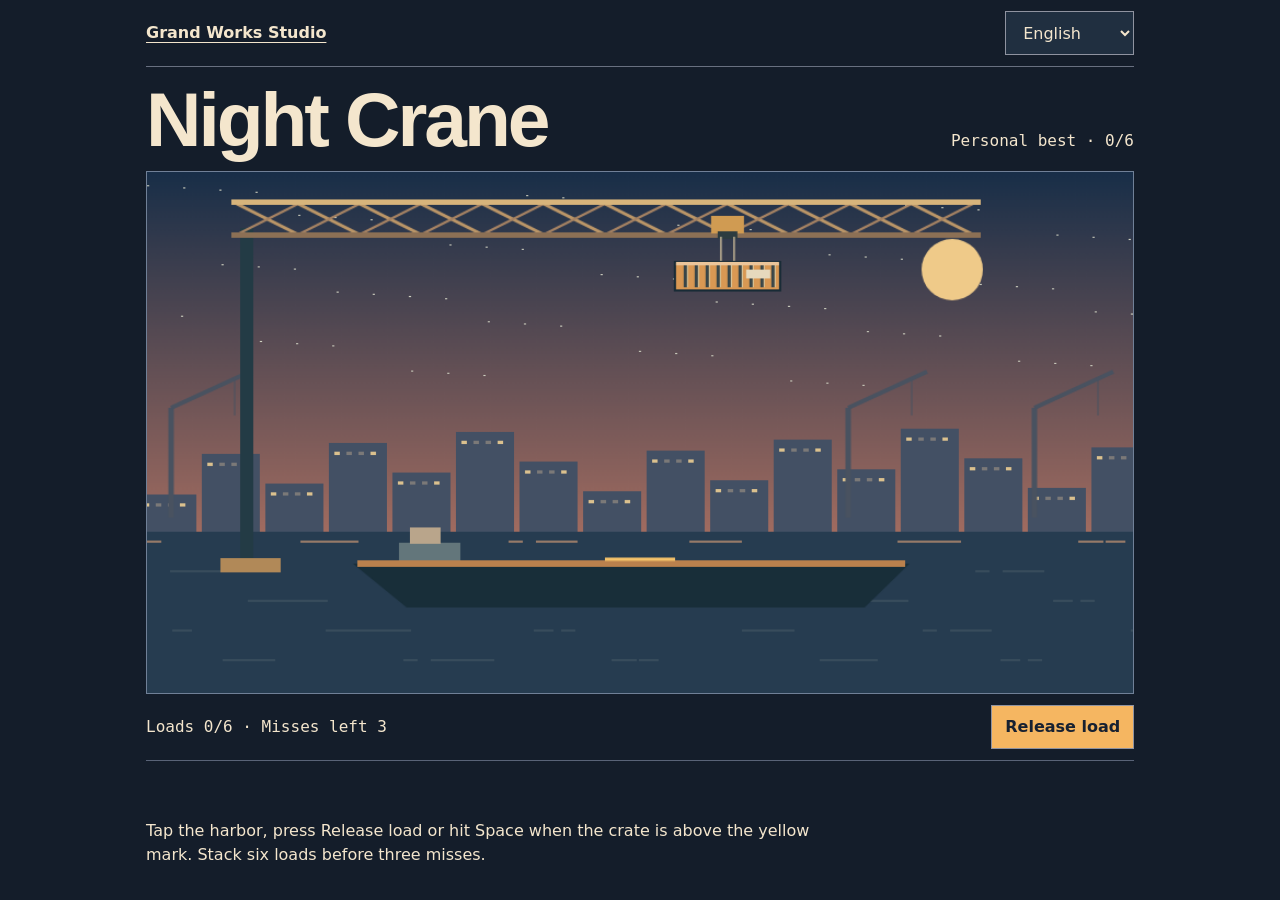
==== games/night-crane/index.html @ b1c68ec7 "Launch Grand Works Studio with Iron Shift and Night Crane" ====
<!doctype html><html lang="vi"><head><meta charset="utf-8"><meta name="viewport" content="width=device-width,initial-scale=1"><meta name="theme-color" content="#151e2b"><title>Cầu Trục Ca Đêm · Night Crane</title>
<style>
:root{color-scheme:dark;background:#141d2a;color:#f4e6cd;font:16px/1.5 system-ui,sans-serif}*{box-sizing:border-box}body{max-width:1020px;margin:auto;padding:0 1rem}header,.mast,.action{display:flex;align-items:center;justify-content:space-between;gap:1rem}header{padding:.7rem 0;border-bottom:1px solid #687080}a{color:inherit;font-weight:700;text-underline-offset:.25rem}select,button{font:inherit;min-height:44px;padding:.45rem .8rem;color:inherit;background:#202f40;border:1px solid #8f93a0}h1{font:900 clamp(2.6rem,6vw,5rem)/1 Impact,"Arial Narrow",sans-serif;letter-spacing:-.04em;margin:.85rem 0}canvas{width:100%;height:auto;display:block;border:1px solid #708097;touch-action:manipulation;cursor:pointer}.action{padding:.7rem 0;border-bottom:1px solid #596377}.action button{background:#f5b661;color:#172131;font-weight:750;cursor:pointer}#score,#best{font-family:ui-monospace,monospace}#message{min-height:1.6rem;color:#ffd494}#help{max-width:70ch}.mast{align-items:baseline}button:focus-visible,select:focus-visible,a:focus-visible,canvas:focus-visible{outline:3px solid #febd64;outline-offset:3px}@media(max-width:580px){body{padding:0 .6rem}.mast{display:block}#best{display:block;margin-bottom:.5rem}.action{flex-wrap:wrap}}
</style><script src="crane.js" defer></script></head><body><header><a href="../../index.html" id="studio"></a><select id="lang" aria-label="Language / Ngôn ngữ"><option value="vi">Tiếng Việt</option><option value="en">English</option></select></header><main><div class="mast"><h1 id="title"></h1><span id="best"></span></div><canvas width="900" height="475" id="harbor" tabindex="0" aria-describedby="help"></canvas><div class="action"><span id="score"></span><button id="drop"></button></div><p id="message" role="status"></p><p id="help"></p></main></body></html>
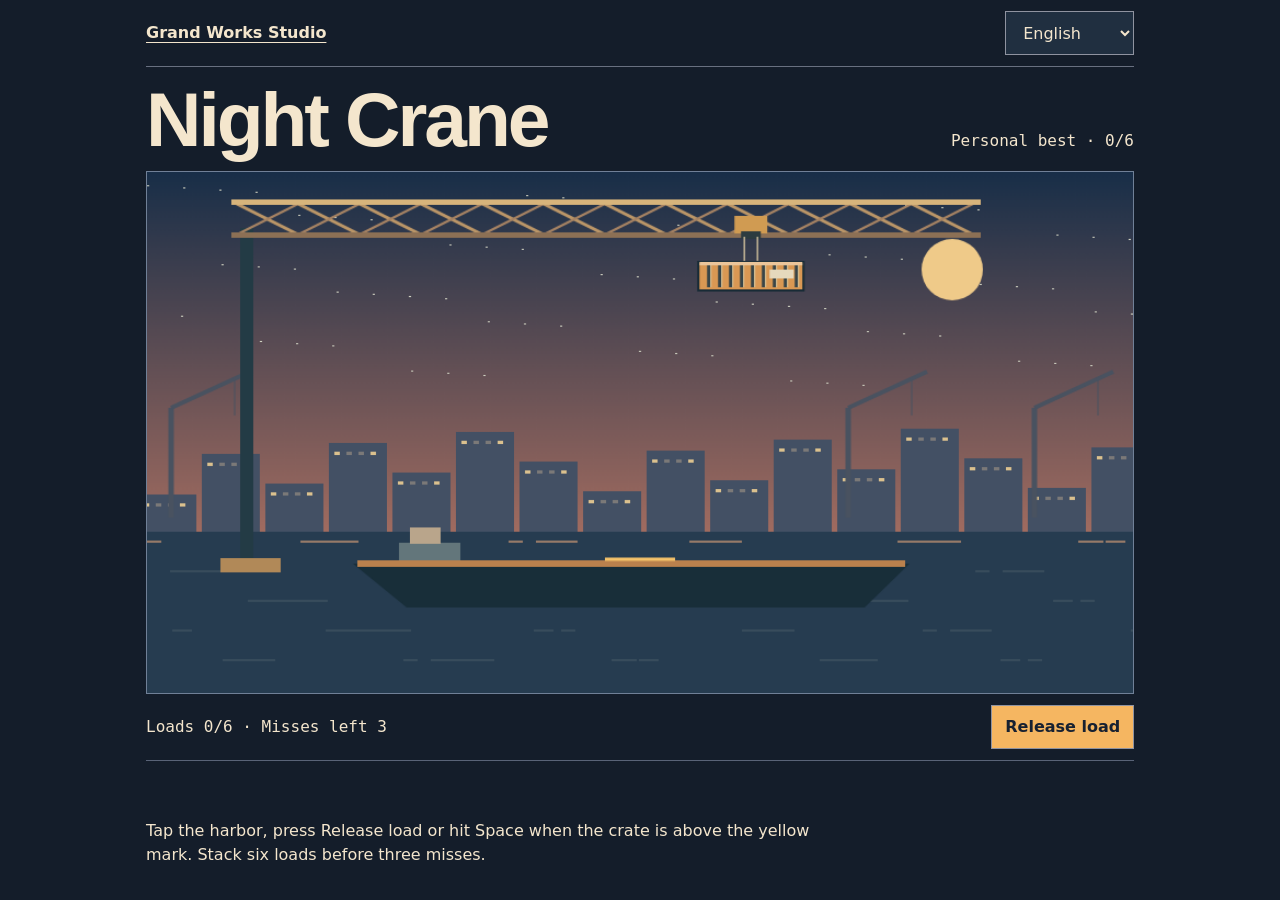
==== commit f47ca619: "Package the workshop as offline mobile games with touch controls" ====
--- a/games/night-crane/index.html
+++ b/games/night-crane/index.html
@@ -1,4 +1,5 @@
 <!doctype html><html lang="vi"><head><meta charset="utf-8"><meta name="viewport" content="width=device-width,initial-scale=1"><meta name="theme-color" content="#151e2b"><title>Cầu Trục Ca Đêm · Night Crane</title>
 <style>
 :root{color-scheme:dark;background:#141d2a;color:#f4e6cd;font:16px/1.5 system-ui,sans-serif}*{box-sizing:border-box}body{max-width:1020px;margin:auto;padding:0 1rem}header,.mast,.action{display:flex;align-items:center;justify-content:space-between;gap:1rem}header{padding:.7rem 0;border-bottom:1px solid #687080}a{color:inherit;font-weight:700;text-underline-offset:.25rem}select,button{font:inherit;min-height:44px;padding:.45rem .8rem;color:inherit;background:#202f40;border:1px solid #8f93a0}h1{font:900 clamp(2.6rem,6vw,5rem)/1 Impact,"Arial Narrow",sans-serif;letter-spacing:-.04em;margin:.85rem 0}canvas{width:100%;height:auto;display:block;border:1px solid #708097;touch-action:manipulation;cursor:pointer}.action{padding:.7rem 0;border-bottom:1px solid #596377}.action button{background:#f5b661;color:#172131;font-weight:750;cursor:pointer}#score,#best{font-family:ui-monospace,monospace}#message{min-height:1.6rem;color:#ffd494}#help{max-width:70ch}.mast{align-items:baseline}button:focus-visible,select:focus-visible,a:focus-visible,canvas:focus-visible{outline:3px solid #febd64;outline-offset:3px}@media(max-width:580px){body{padding:0 .6rem}.mast{display:block}#best{display:block;margin-bottom:.5rem}.action{flex-wrap:wrap}}
+@media(max-width:580px){.action{display:grid;gap:.6rem}.action button{min-height:56px;width:100%;font-size:1.15rem}.mast h1{font-size:clamp(2.4rem,9vw,3rem)}canvas{border-width:0}#message{margin:.6rem 0}}
 </style><script src="crane.js" defer></script></head><body><header><a href="../../index.html" id="studio"></a><select id="lang" aria-label="Language / Ngôn ngữ"><option value="vi">Tiếng Việt</option><option value="en">English</option></select></header><main><div class="mast"><h1 id="title"></h1><span id="best"></span></div><canvas width="900" height="475" id="harbor" tabindex="0" aria-describedby="help"></canvas><div class="action"><span id="score"></span><button id="drop"></button></div><p id="message" role="status"></p><p id="help"></p></main></body></html>
